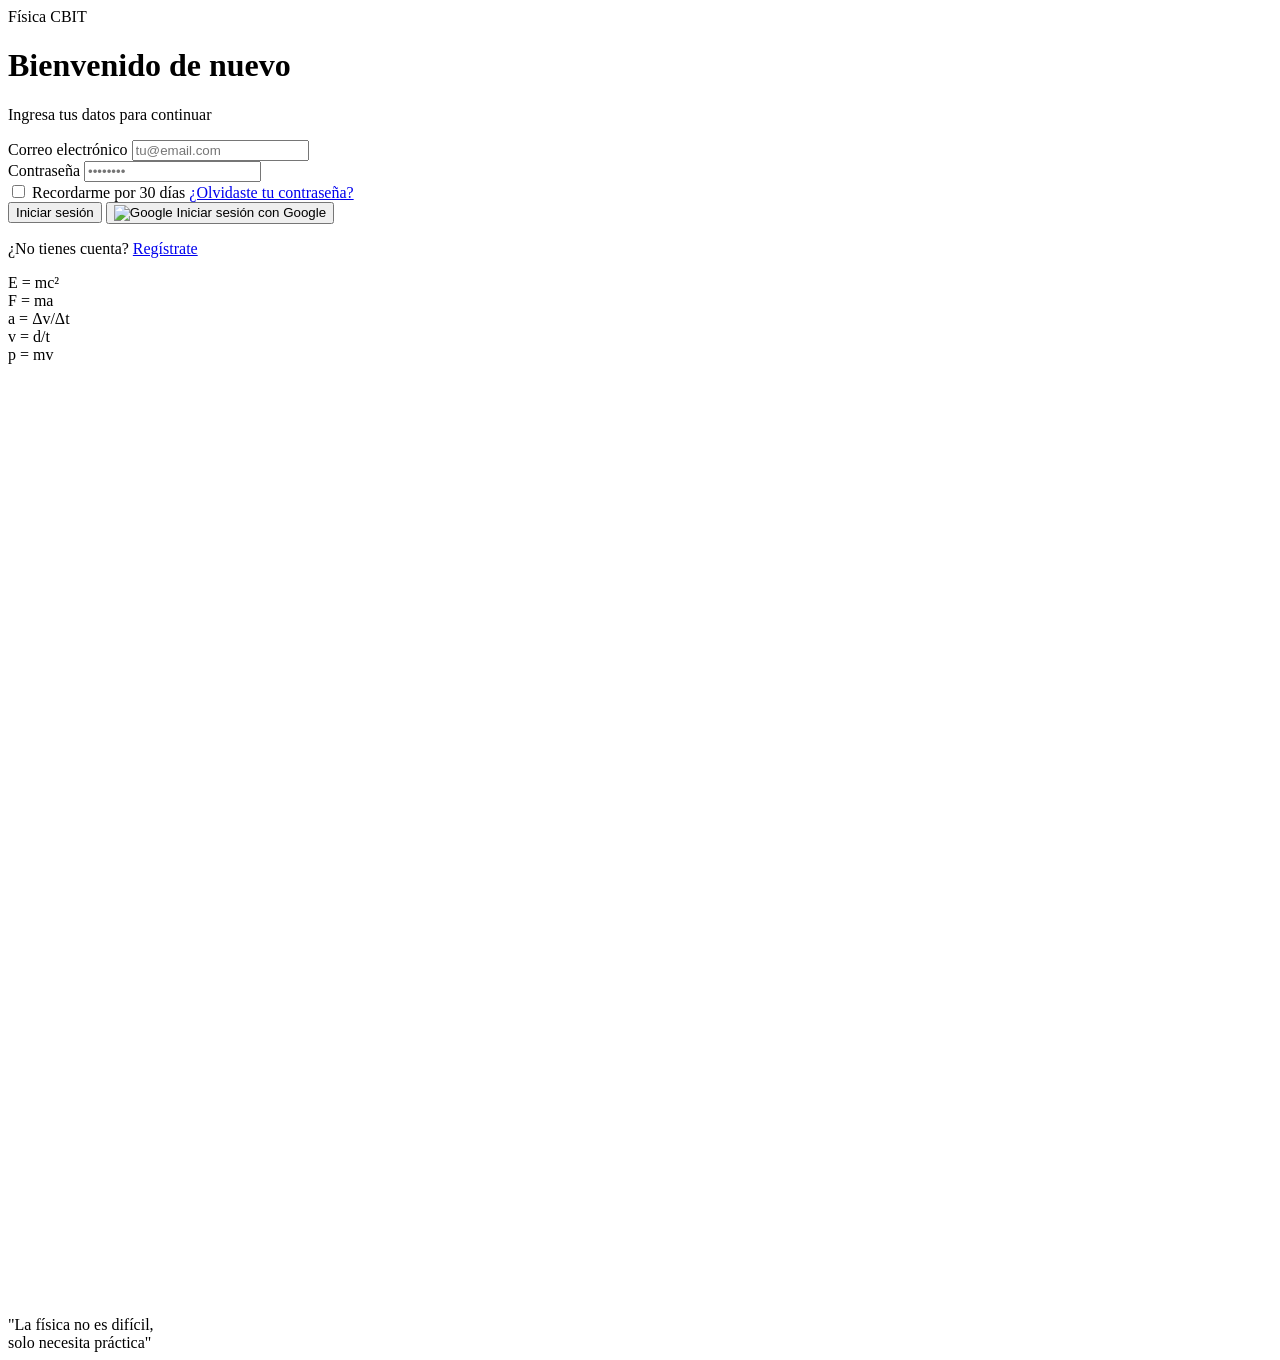
==== login.html @ 7c348dcb "Add files via upload" ====
<!DOCTYPE html>
<html lang="es">
<head>
    <meta charset="UTF-8">
    <meta name="viewport" content="width=device-width, initial-scale=1.0">
    <title>Iniciar Sesión - Física CBIT</title>
    <link rel="stylesheet" href="css/login.css">
</head>
<body>
    <div class="login-container">
        <!-- Lado izquierdo: Formulario -->
        <div class="login-form">
            <div class="logo">
                <span class="logo-text">Física CBIT</span>
            </div>
            
            <h1>Bienvenido de nuevo</h1>
            <p class="subtitle">Ingresa tus datos para continuar</p>
            
            <form id="login-form">
                <div class="form-group">
                    <label for="email">Correo electrónico</label>
                    <input type="email" id="email" name="email" placeholder="tu@email.com" required>
                </div>
                
                <div class="form-group">
                    <label for="password">Contraseña</label>
                    <input type="password" id="password" name="password" placeholder="••••••••" required>
                </div>
                
                <div class="form-options">
                    <label class="checkbox">
                        <input type="checkbox" name="remember">
                        <span>Recordarme por 30 días</span>
                    </label>
                    <a href="#" class="forgot-link">¿Olvidaste tu contraseña?</a>
                </div>
                
                <button type="submit" class="btn-login">Iniciar sesión</button>
                
                <button type="button" class="btn-google">
                    <img src="https://www.google.com/favicon.ico" alt="Google">
                    Iniciar sesión con Google
                </button>
                
                <p class="register-text">
                    ¿No tienes cuenta? <a href="#" id="show-register">Regístrate</a>
                </p>
            </form>
            
            <!-- Formulario de registro (oculto al inicio) -->
            <form id="register-form" style="display: none;">
                <div class="form-group">
                    <label for="reg-name">Nombre completo</label>
                    <input type="text" id="reg-name" name="nombre" placeholder="Tu nombre" required>
                </div>
                
                <div class="form-group">
                    <label for="reg-email">Correo electrónico</label>
                    <input type="email" id="reg-email" name="email" placeholder="tu@email.com" required>
                </div>
                
                <div class="form-group">
                    <label for="reg-password">Contraseña</label>
                    <input type="password" id="reg-password" name="password" placeholder="Mínimo 6 caracteres" required>
                </div>
                
                <button type="submit" class="btn-login">Crear cuenta</button>
                
                <p class="register-text">
                    ¿Ya tienes cuenta? <a href="#" id="show-login">Inicia sesión</a>
                </p>
            </form>
        </div>
        
        <!-- Lado derecho: Fórmulas de física -->
        <div class="login-physics">
            <div class="physics-content">
                <div class="formula formula-1">E = mc²</div>
                <div class="formula formula-2">F = ma</div>
                <div class="formula formula-3">a = Δv/Δt</div>
                <div class="formula formula-4">v = d/t</div>
                <div class="formula formula-5">p = mv</div>
                
                <div class="physics-illustration">
                    <svg viewBox="0 0 400 300" xmlns="http://www.w3.org/2000/svg">
                        <!-- Átomo -->
                        <circle cx="200" cy="150" r="8" fill="#fff" opacity="0.9"/>
                        <ellipse cx="200" cy="150" rx="80" ry="30" fill="none" stroke="#fff" stroke-width="1.5" opacity="0.4" transform="rotate(0 200 150)"/>
                        <ellipse cx="200" cy="150" rx="80" ry="30" fill="none" stroke="#fff" stroke-width="1.5" opacity="0.4" transform="rotate(60 200 150)"/>
                        <ellipse cx="200" cy="150" rx="80" ry="30" fill="none" stroke="#fff" stroke-width="1.5" opacity="0.4" transform="rotate(120 200 150)"/>
                        
                        <!-- Electrones -->
                        <circle cx="280" cy="150" r="4" fill="#fff" opacity="0.8">
                            <animateTransform attributeName="transform" type="rotate" from="0 200 150" to="360 200 150" dur="4s" repeatCount="indefinite"/>
                        </circle>
                        <circle cx="160" cy="90" r="4" fill="#fff" opacity="0.8">
                            <animateTransform attributeName="transform" type="rotate" from="120 200 150" to="480 200 150" dur="3s" repeatCount="indefinite"/>
                        </circle>
                        <circle cx="240" cy="210" r="4" fill="#fff" opacity="0.8">
                            <animateTransform attributeName="transform" type="rotate" from="240 200 150" to="600 200 150" dur="5s" repeatCount="indefinite"/>
                        </circle>
                        
                        <!-- Líneas decorativas -->
                        <line x1="50" y1="50" x2="100" y2="80" stroke="#fff" stroke-width="1" opacity="0.3"/>
                        <line x1="350" y1="250" x2="300" y2="220" stroke="#fff" stroke-width="1" opacity="0.3"/>
                        <circle cx="50" cy="50" r="3" fill="#fff" opacity="0.5"/>
                        <circle cx="350" cy="250" r="3" fill="#fff" opacity="0.5"/>
                    </svg>
                </div>
                
                <div class="physics-quote">
                    "La física no es difícil,<br>solo necesita práctica"
                </div>
            </div>
        </div>
    </div>
    
    <script src="js/login.js"></script>
</body>
</html>
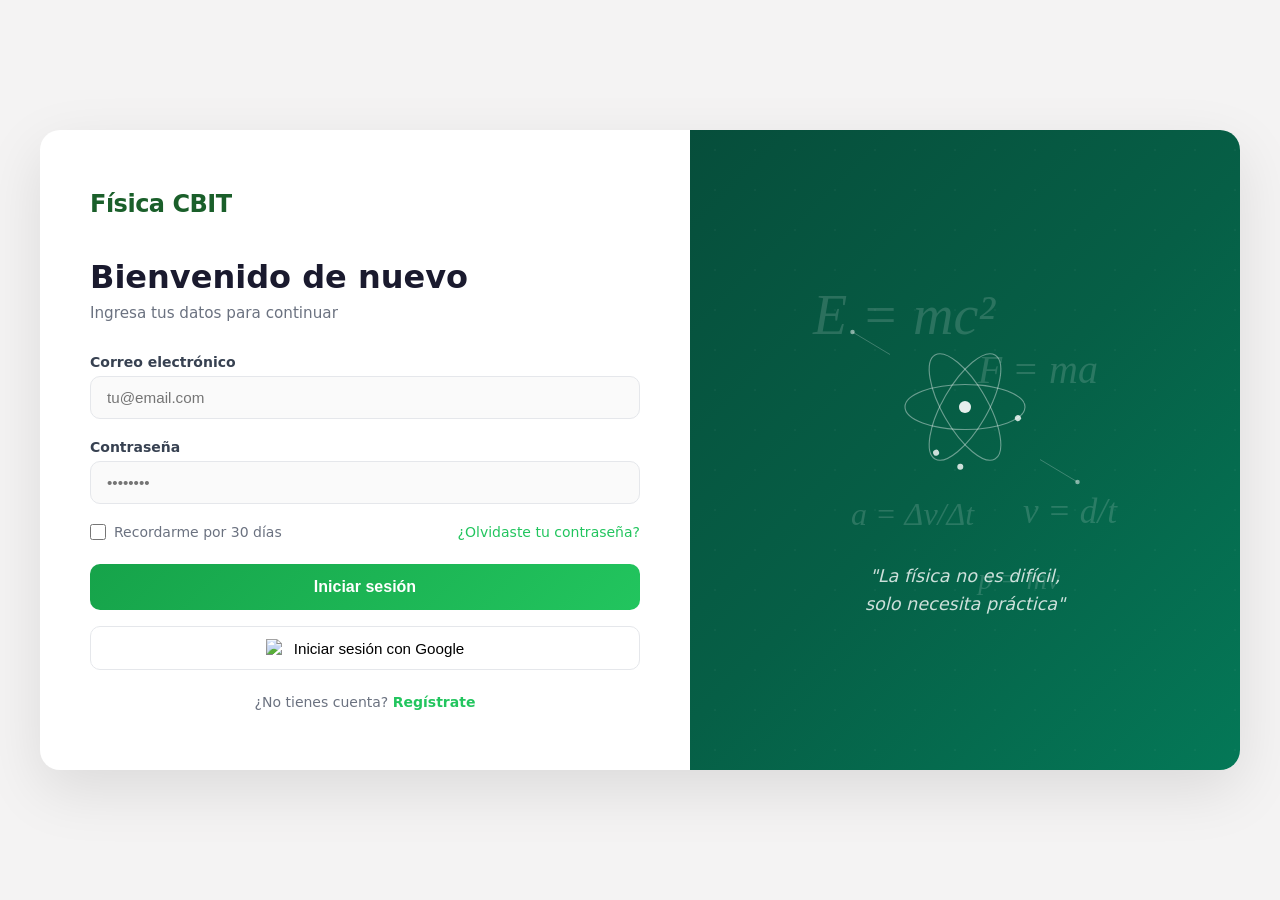
==== commit 5ae2d802: "Update login.html" ====
--- a/login.html
+++ b/login.html
@@ -4,7 +4,7 @@
     <meta charset="UTF-8">
     <meta name="viewport" content="width=device-width, initial-scale=1.0">
     <title>Iniciar Sesión - Física CBIT</title>
-    <link rel="stylesheet" href="css/login.css">
+    <link rel="stylesheet" href="login.css">
 </head>
 <body>
     <div class="login-container">
@@ -116,6 +116,6 @@
         </div>
     </div>
     
-    <script src="js/login.js"></script>
+    <script src="login.js"></script>
 </body>
-</html>+</html>
--- a/login.css
+++ b/login.css
@@ -0,0 +1,306 @@
+* {
+    margin: 0;
+    padding: 0;
+    box-sizing: border-box;
+}
+
+body {
+    font-family: 'Segoe UI', system-ui, -apple-system, sans-serif;
+    background: #eceaea8c;
+    min-height: 100vh;
+    display: flex;
+    align-items: center;
+    justify-content: center;
+}
+
+.login-container {
+    display: flex;
+    width: 100%;
+    max-width: 1200px;
+    min-height: 600px;
+    background: white;
+    border-radius: 20px;
+    overflow: hidden;
+    box-shadow: 0 20px 60px rgba(0,0,0,0.1);
+    margin: 20px;
+}
+
+/* ========== LADO IZQUIERDO: FORMULARIO ========== */
+.login-form {
+    flex: 1;
+    padding: 60px 50px;
+    display: flex;
+    flex-direction: column;
+    justify-content: center;
+}
+
+.logo {
+    display: flex;
+    align-items: center;
+    gap: 10px;
+    margin-bottom: 40px;
+}
+
+.logo-icon {
+    font-size: 2rem;
+}
+
+.logo-text {
+    font-size: 1.5rem;
+    font-weight: 700;
+    color: #1a5f2a;
+    letter-spacing: -0.5px;
+}
+
+.login-form h1 {
+    font-size: 2rem;
+    color: #1a1a2e;
+    margin-bottom: 8px;
+    font-weight: 700;
+}
+
+.subtitle {
+    color: #6b7280;
+    margin-bottom: 32px;
+    font-size: 0.95rem;
+}
+
+.form-group {
+    margin-bottom: 20px;
+}
+
+.form-group label {
+    display: block;
+    font-size: 0.875rem;
+    font-weight: 600;
+    color: #374151;
+    margin-bottom: 6px;
+}
+
+.form-group input {
+    width: 100%;
+    padding: 12px 16px;
+    border: 1.5px solid #e5e7eb;
+    border-radius: 10px;
+    font-size: 0.95rem;
+    transition: all 0.3s;
+    background: #fafafa;
+}
+
+.form-group input:focus {
+    outline: none;
+    border-color: #22c55e;
+    background: white;
+    box-shadow: 0 0 0 3px rgba(34, 197, 94, 0.1);
+}
+
+.form-options {
+    display: flex;
+    justify-content: space-between;
+    align-items: center;
+    margin-bottom: 24px;
+    font-size: 0.875rem;
+}
+
+.checkbox {
+    display: flex;
+    align-items: center;
+    gap: 8px;
+    color: #6b7280;
+    cursor: pointer;
+}
+
+.checkbox input {
+    width: 16px;
+    height: 16px;
+    accent-color: #22c55e;
+}
+
+.forgot-link {
+    color: #22c55e;
+    text-decoration: none;
+    font-weight: 500;
+}
+
+.forgot-link:hover {
+    text-decoration: underline;
+}
+
+.btn-login {
+    width: 100%;
+    padding: 14px;
+    background: linear-gradient(135deg, #16a34a 0%, #22c55e 100%);
+    color: white;
+    border: none;
+    border-radius: 10px;
+    font-size: 1rem;
+    font-weight: 600;
+    cursor: pointer;
+    transition: all 0.3s;
+    margin-bottom: 16px;
+}
+
+.btn-login:hover {
+    transform: translateY(-2px);
+    box-shadow: 0 8px 20px rgba(34, 197, 94, 0.3);
+}
+
+.btn-google {
+    width: 100%;
+    padding: 12px;
+    background: white;
+    border: 1.5px solid #e5e7eb;
+    border-radius: 10px;
+    font-size: 0.95rem;
+    cursor: pointer;
+    display: flex;
+    align-items: center;
+    justify-content: center;
+    gap: 10px;
+    transition: all 0.3s;
+}
+
+.btn-google:hover {
+    background: #f9fafb;
+    border-color: #d1d5db;
+}
+
+.btn-google img {
+    width: 18px;
+    height: 18px;
+}
+
+.register-text {
+    text-align: center;
+    margin-top: 24px;
+    color: #6b7280;
+    font-size: 0.875rem;
+}
+
+.register-text a {
+    color: #22c55e;
+    text-decoration: none;
+    font-weight: 600;
+}
+
+.register-text a:hover {
+    text-decoration: underline;
+}
+
+/* ========== LADO DERECHO: FÍSICA ========== */
+.login-physics {
+    flex: 1;
+    background: linear-gradient(135deg, #064e3b 0%, #065f46 50%, #047857 100%);
+    display: flex;
+    align-items: center;
+    justify-content: center;
+    position: relative;
+    overflow: hidden;
+}
+
+.login-physics::before {
+    content: '';
+    position: absolute;
+    top: -50%;
+    left: -50%;
+    width: 200%;
+    height: 200%;
+    background: radial-gradient(circle, rgba(255,255,255,0.03) 1px, transparent 1px);
+    background-size: 40px 40px;
+    animation: moveGrid 20s linear infinite;
+}
+
+@keyframes moveGrid {
+    0% { transform: translate(0, 0); }
+    100% { transform: translate(40px, 40px); }
+}
+
+.physics-content {
+    position: relative;
+    z-index: 1;
+    text-align: center;
+    padding: 40px;
+}
+
+.formula {
+    position: absolute;
+    color: rgba(255,255,255,0.15);
+    font-family: 'Times New Roman', serif;
+    font-style: italic;
+    font-weight: 300;
+    user-select: none;
+}
+
+.formula-1 {
+    font-size: 3.5rem;
+    top: 10%;
+    left: 10%;
+    animation: float 6s ease-in-out infinite;
+}
+
+.formula-2 {
+    font-size: 2.5rem;
+    top: 25%;
+    right: 15%;
+    animation: float 8s ease-in-out infinite 1s;
+}
+
+.formula-3 {
+    font-size: 2rem;
+    bottom: 30%;
+    left: 20%;
+    animation: float 7s ease-in-out infinite 2s;
+}
+
+.formula-4 {
+    font-size: 2.2rem;
+    top: 60%;
+    right: 10%;
+    animation: float 9s ease-in-out infinite 0.5s;
+}
+
+.formula-5 {
+    font-size: 1.8rem;
+    bottom: 15%;
+    right: 25%;
+    animation: float 5s ease-in-out infinite 1.5s;
+}
+
+@keyframes float {
+    0%, 100% { transform: translateY(0) rotate(0deg); }
+    50% { transform: translateY(-20px) rotate(2deg); }
+}
+
+.physics-illustration {
+    width: 300px;
+    height: 250px;
+    margin: 0 auto 30px;
+}
+
+.physics-illustration svg {
+    width: 100%;
+    height: 100%;
+}
+
+.physics-quote {
+    color: rgba(255,255,255,0.8);
+    font-size: 1.1rem;
+    line-height: 1.6;
+    font-style: italic;
+}
+
+/* ========== RESPONSIVE ========== */
+@media (max-width: 900px) {
+    .login-container {
+        flex-direction: column;
+        max-width: 500px;
+    }
+    
+    .login-physics {
+        display: none;
+    }
+    
+    .login-form {
+        padding: 40px 30px;
+    }
+}
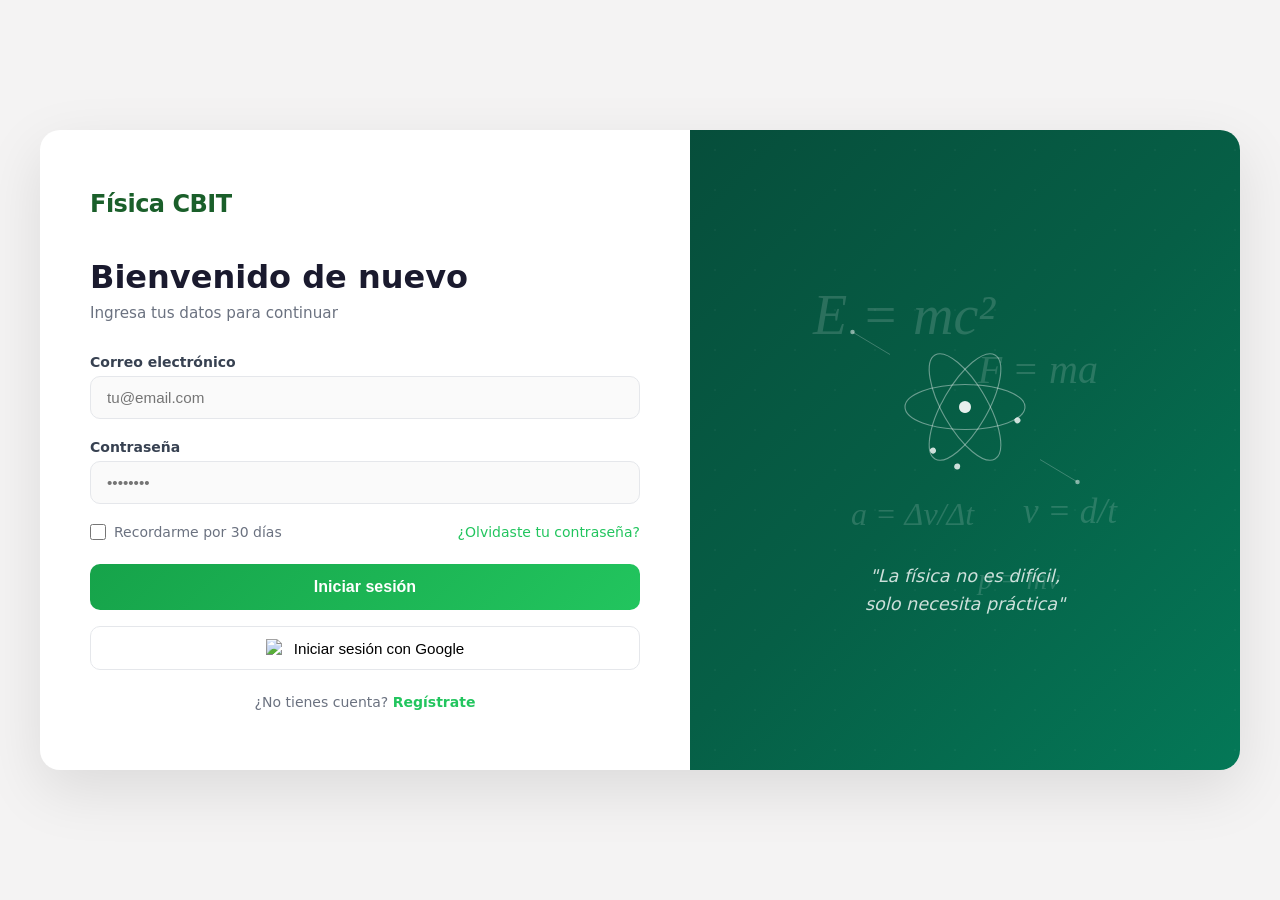
==== commit 14baa7b8: "Update login.html" ====
--- a/login.html
+++ b/login.html
@@ -4,7 +4,7 @@
     <meta charset="UTF-8">
     <meta name="viewport" content="width=device-width, initial-scale=1.0">
     <title>Iniciar Sesión - Física CBIT</title>
-    <link rel="stylesheet" href="login.css">
+    <link rel="stylesheet" href="css/login.css">
 </head>
 <body>
     <div class="login-container">
--- a/css/login.css
+++ b/css/login.css
@@ -0,0 +1,306 @@
+* {
+    margin: 0;
+    padding: 0;
+    box-sizing: border-box;
+}
+
+body {
+    font-family: 'Segoe UI', system-ui, -apple-system, sans-serif;
+    background: #eceaea8c;
+    min-height: 100vh;
+    display: flex;
+    align-items: center;
+    justify-content: center;
+}
+
+.login-container {
+    display: flex;
+    width: 100%;
+    max-width: 1200px;
+    min-height: 600px;
+    background: white;
+    border-radius: 20px;
+    overflow: hidden;
+    box-shadow: 0 20px 60px rgba(0,0,0,0.1);
+    margin: 20px;
+}
+
+/* ========== LADO IZQUIERDO: FORMULARIO ========== */
+.login-form {
+    flex: 1;
+    padding: 60px 50px;
+    display: flex;
+    flex-direction: column;
+    justify-content: center;
+}
+
+.logo {
+    display: flex;
+    align-items: center;
+    gap: 10px;
+    margin-bottom: 40px;
+}
+
+.logo-icon {
+    font-size: 2rem;
+}
+
+.logo-text {
+    font-size: 1.5rem;
+    font-weight: 700;
+    color: #1a5f2a;
+    letter-spacing: -0.5px;
+}
+
+.login-form h1 {
+    font-size: 2rem;
+    color: #1a1a2e;
+    margin-bottom: 8px;
+    font-weight: 700;
+}
+
+.subtitle {
+    color: #6b7280;
+    margin-bottom: 32px;
+    font-size: 0.95rem;
+}
+
+.form-group {
+    margin-bottom: 20px;
+}
+
+.form-group label {
+    display: block;
+    font-size: 0.875rem;
+    font-weight: 600;
+    color: #374151;
+    margin-bottom: 6px;
+}
+
+.form-group input {
+    width: 100%;
+    padding: 12px 16px;
+    border: 1.5px solid #e5e7eb;
+    border-radius: 10px;
+    font-size: 0.95rem;
+    transition: all 0.3s;
+    background: #fafafa;
+}
+
+.form-group input:focus {
+    outline: none;
+    border-color: #22c55e;
+    background: white;
+    box-shadow: 0 0 0 3px rgba(34, 197, 94, 0.1);
+}
+
+.form-options {
+    display: flex;
+    justify-content: space-between;
+    align-items: center;
+    margin-bottom: 24px;
+    font-size: 0.875rem;
+}
+
+.checkbox {
+    display: flex;
+    align-items: center;
+    gap: 8px;
+    color: #6b7280;
+    cursor: pointer;
+}
+
+.checkbox input {
+    width: 16px;
+    height: 16px;
+    accent-color: #22c55e;
+}
+
+.forgot-link {
+    color: #22c55e;
+    text-decoration: none;
+    font-weight: 500;
+}
+
+.forgot-link:hover {
+    text-decoration: underline;
+}
+
+.btn-login {
+    width: 100%;
+    padding: 14px;
+    background: linear-gradient(135deg, #16a34a 0%, #22c55e 100%);
+    color: white;
+    border: none;
+    border-radius: 10px;
+    font-size: 1rem;
+    font-weight: 600;
+    cursor: pointer;
+    transition: all 0.3s;
+    margin-bottom: 16px;
+}
+
+.btn-login:hover {
+    transform: translateY(-2px);
+    box-shadow: 0 8px 20px rgba(34, 197, 94, 0.3);
+}
+
+.btn-google {
+    width: 100%;
+    padding: 12px;
+    background: white;
+    border: 1.5px solid #e5e7eb;
+    border-radius: 10px;
+    font-size: 0.95rem;
+    cursor: pointer;
+    display: flex;
+    align-items: center;
+    justify-content: center;
+    gap: 10px;
+    transition: all 0.3s;
+}
+
+.btn-google:hover {
+    background: #f9fafb;
+    border-color: #d1d5db;
+}
+
+.btn-google img {
+    width: 18px;
+    height: 18px;
+}
+
+.register-text {
+    text-align: center;
+    margin-top: 24px;
+    color: #6b7280;
+    font-size: 0.875rem;
+}
+
+.register-text a {
+    color: #22c55e;
+    text-decoration: none;
+    font-weight: 600;
+}
+
+.register-text a:hover {
+    text-decoration: underline;
+}
+
+/* ========== LADO DERECHO: FÍSICA ========== */
+.login-physics {
+    flex: 1;
+    background: linear-gradient(135deg, #064e3b 0%, #065f46 50%, #047857 100%);
+    display: flex;
+    align-items: center;
+    justify-content: center;
+    position: relative;
+    overflow: hidden;
+}
+
+.login-physics::before {
+    content: '';
+    position: absolute;
+    top: -50%;
+    left: -50%;
+    width: 200%;
+    height: 200%;
+    background: radial-gradient(circle, rgba(255,255,255,0.03) 1px, transparent 1px);
+    background-size: 40px 40px;
+    animation: moveGrid 20s linear infinite;
+}
+
+@keyframes moveGrid {
+    0% { transform: translate(0, 0); }
+    100% { transform: translate(40px, 40px); }
+}
+
+.physics-content {
+    position: relative;
+    z-index: 1;
+    text-align: center;
+    padding: 40px;
+}
+
+.formula {
+    position: absolute;
+    color: rgba(255,255,255,0.15);
+    font-family: 'Times New Roman', serif;
+    font-style: italic;
+    font-weight: 300;
+    user-select: none;
+}
+
+.formula-1 {
+    font-size: 3.5rem;
+    top: 10%;
+    left: 10%;
+    animation: float 6s ease-in-out infinite;
+}
+
+.formula-2 {
+    font-size: 2.5rem;
+    top: 25%;
+    right: 15%;
+    animation: float 8s ease-in-out infinite 1s;
+}
+
+.formula-3 {
+    font-size: 2rem;
+    bottom: 30%;
+    left: 20%;
+    animation: float 7s ease-in-out infinite 2s;
+}
+
+.formula-4 {
+    font-size: 2.2rem;
+    top: 60%;
+    right: 10%;
+    animation: float 9s ease-in-out infinite 0.5s;
+}
+
+.formula-5 {
+    font-size: 1.8rem;
+    bottom: 15%;
+    right: 25%;
+    animation: float 5s ease-in-out infinite 1.5s;
+}
+
+@keyframes float {
+    0%, 100% { transform: translateY(0) rotate(0deg); }
+    50% { transform: translateY(-20px) rotate(2deg); }
+}
+
+.physics-illustration {
+    width: 300px;
+    height: 250px;
+    margin: 0 auto 30px;
+}
+
+.physics-illustration svg {
+    width: 100%;
+    height: 100%;
+}
+
+.physics-quote {
+    color: rgba(255,255,255,0.8);
+    font-size: 1.1rem;
+    line-height: 1.6;
+    font-style: italic;
+}
+
+/* ========== RESPONSIVE ========== */
+@media (max-width: 900px) {
+    .login-container {
+        flex-direction: column;
+        max-width: 500px;
+    }
+    
+    .login-physics {
+        display: none;
+    }
+    
+    .login-form {
+        padding: 40px 30px;
+    }
+}
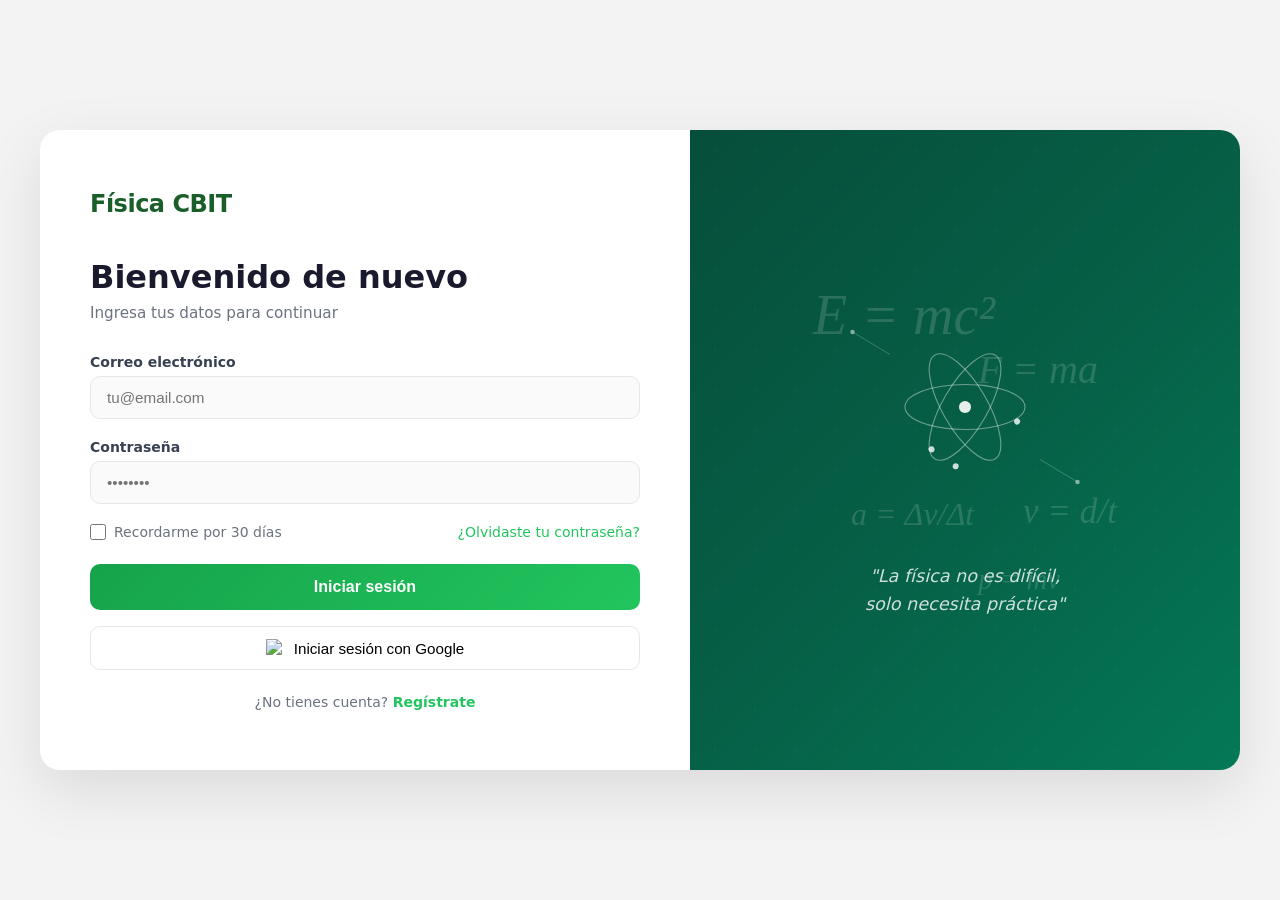
==== commit c9de63c3: "Update login.html" ====
--- a/login.html
+++ b/login.html
@@ -116,6 +116,6 @@
         </div>
     </div>
     
-    <script src="login.js"></script>
+    <script src="js/login.js"></script>
 </body>
 </html>
